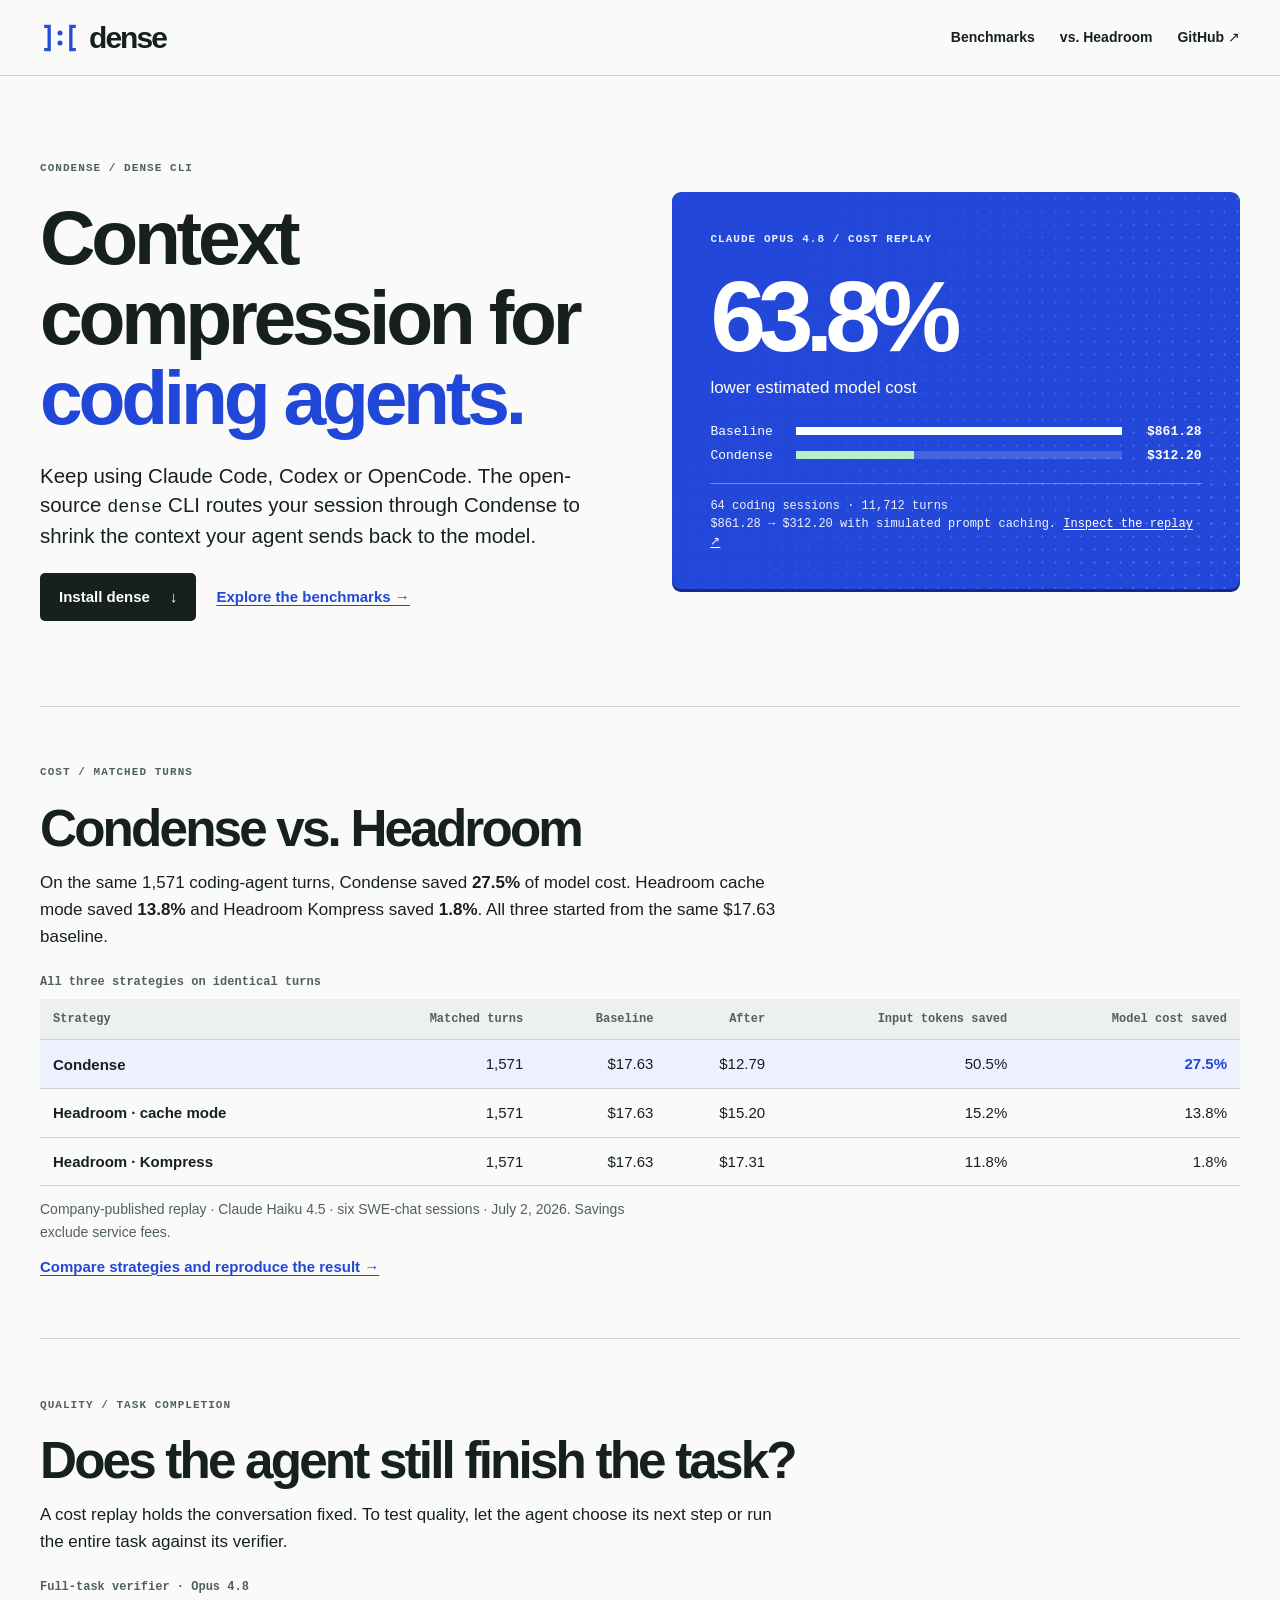
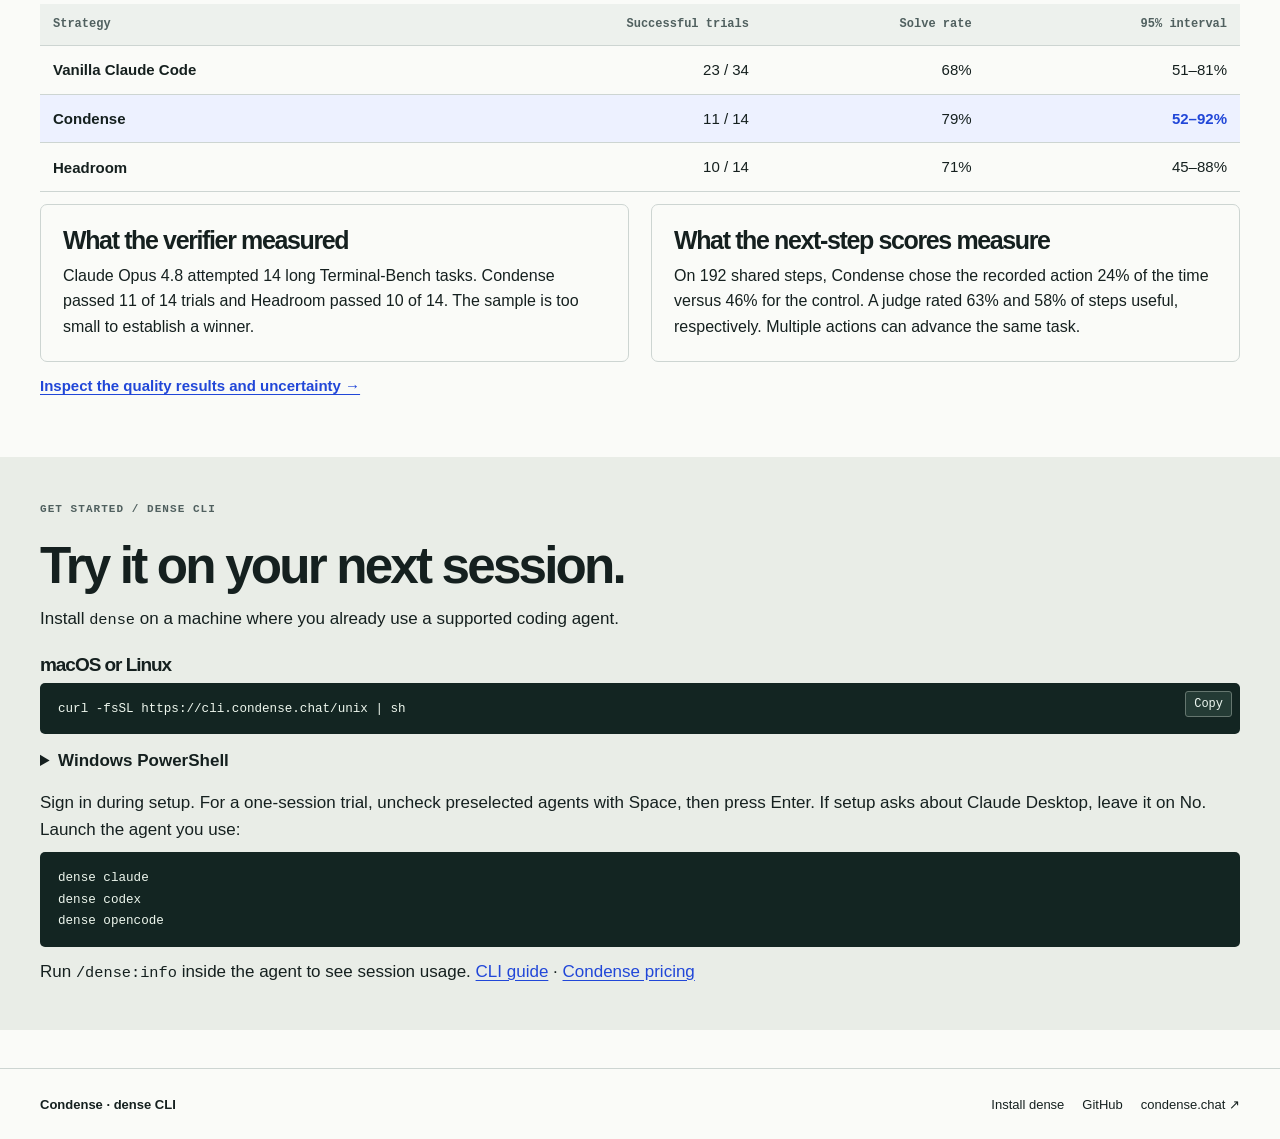
==== docs/index.html @ 9694a5ec "docs: publish coding-agent cost and quality benchmarks" ====
<!doctype html><html lang="en"><head>
<meta charset="utf-8"><meta name="viewport" content="width=device-width, initial-scale=1">
<title>Condense dense CLI | Context compression for coding agents</title><meta name="description" content="Install dense for Claude Code, Codex or OpenCode and explore published benchmarks for model cost, input tokens and verified task completion.">
<link rel="canonical" href="https://condense-chat.github.io/dense/"><meta property="og:type" content="website"><meta property="og:site_name" content="Condense">
<meta property="og:title" content="Condense dense CLI | Context compression for coding agents"><meta property="og:description" content="Install dense for Claude Code, Codex or OpenCode and explore published benchmarks for model cost, input tokens and verified task completion."><meta property="og:url" content="https://condense-chat.github.io/dense/"><meta property="og:image" content="https://condense-chat.github.io/dense/assets/social.png"><meta name="twitter:card" content="summary_large_image">
<link rel="icon" href="./assets/mark.svg"><link rel="stylesheet" href="./assets/style.css"><script defer src="./assets/copy.js"></script>
<script type="application/ld+json">{"@context": "https://schema.org", "@graph": [{"@type": "WebPage", "@id": "https://condense-chat.github.io/dense/", "name": "Condense dense CLI | Context compression for coding agents", "description": "Install dense for Claude Code, Codex or OpenCode and explore published benchmarks for model cost, input tokens and verified task completion.", "publisher": {"@type": "Organization", "name": "Condense", "url": "https://condense.chat/"}}, {"@type": "SoftwareSourceCode", "name": "dense", "codeRepository": "https://github.com/condense-chat/dense", "url": "https://condense-chat.github.io/dense/"}]}</script></head><body>
<a class="skip" href="#main">Skip to content</a><header class="top"><div class="wrap nav"><a class="brand" href="./" aria-label="dense home"><img src="./assets/mark.svg" alt="">dense</a><nav class="links" aria-label="Main navigation"><a href="./benchmarks/">Benchmarks</a><a href="./compare/headroom/">vs. Headroom</a><a class="github" href="https://github.com/condense-chat/dense">GitHub ↗</a></nav></div></header>
<main id="main"><div class="wrap"><section class="hero">
<div><p class="eyebrow">Condense / dense CLI</p><h1>Context compression for <em>coding agents.</em></h1>
<p class="lede">Keep using Claude Code, Codex or OpenCode. The open-source <code>dense</code> CLI routes your session through Condense to shrink the context your agent sends back to the model.</p>
<div class="actions"><a class="btn" href="#install">Install dense <span aria-hidden="true">↓</span></a><a class="textlink" href="./benchmarks/">Explore the benchmarks →</a></div></div>
<figure class="herofigure"><div class="file">Claude Opus 4.8 / cost replay</div><strong class="large">63.8%</strong><div class="unit">lower estimated model cost</div><div class="bars" aria-hidden="true"><div class="barrow"><span>Baseline</span><span class="track"><i class="bar"></i></span><b>$861.28</b></div><div class="barrow"><span>Condense</span><span class="track"><i class="bar after"></i></span><b>$312.20</b></div></div><figcaption>64 coding sessions · 11,712 turns<br>$861.28 → $312.20 with simulated prompt caching. <a href="./benchmarks/opus-rewrite/">Inspect the replay ↗</a></figcaption></figure>
</section>
<section class="section" id="benchmarks"><p class="eyebrow">Cost / matched turns</p><h2>Condense vs. Headroom</h2>
<p>On the same 1,571 coding-agent turns, Condense saved <strong>27.5%</strong> of model cost. Headroom cache mode saved <strong>13.8%</strong> and Headroom Kompress saved <strong>1.8%</strong>. All three started from the same $17.63 baseline.</p><div class="tablewrap" tabindex="0" role="region" aria-label="All three strategies on identical turns"><table><caption class="data-caption">All three strategies on identical turns</caption><thead><tr><th scope="col">Strategy</th><th scope="col">Matched turns</th><th scope="col">Baseline</th><th scope="col">After</th><th scope="col">Input tokens saved</th><th scope="col">Model cost saved</th></tr></thead><tbody><tr class="focus"><th scope="row">Condense</th><td>1,571</td><td>$17.63</td><td>$12.79</td><td>50.5%</td><td>27.5%</td></tr><tr><th scope="row">Headroom · cache mode</th><td>1,571</td><td>$17.63</td><td>$15.20</td><td>15.2%</td><td>13.8%</td></tr><tr><th scope="row">Headroom · Kompress</th><td>1,571</td><td>$17.63</td><td>$17.31</td><td>11.8%</td><td>1.8%</td></tr></tbody></table></div>
<p class="micro">Company-published replay · Claude Haiku 4.5 · six SWE-chat sessions · July 2, 2026. Savings exclude service fees.</p>
<a class="textlink" href="./compare/headroom/">Compare strategies and reproduce the result →</a></section>
<section class="section" id="quality"><p class="eyebrow">Quality / task completion</p><h2>Does the agent still finish the task?</h2>
<p>A cost replay holds the conversation fixed. To test quality, let the agent choose its next step or run the entire task against its verifier.</p>
<div class="tablewrap" tabindex="0" role="region" aria-label="Full-task verifier · Opus 4.8"><table><caption class="data-caption">Full-task verifier · Opus 4.8</caption><thead><tr><th scope="col">Strategy</th><th scope="col">Successful trials</th><th scope="col">Solve rate</th><th scope="col">95% interval</th></tr></thead><tbody><tr><th scope="row">Vanilla Claude Code</th><td>23 / 34</td><td>68%</td><td>51–81%</td></tr><tr class="focus"><th scope="row">Condense</th><td>11 / 14</td><td>79%</td><td>52–92%</td></tr><tr><th scope="row">Headroom</th><td>10 / 14</td><td>71%</td><td>45–88%</td></tr></tbody></table></div>
<div class="tagrow"><div class="panel"><h3>What the verifier measured</h3><p>Claude Opus 4.8 attempted 14 long Terminal-Bench tasks. Condense passed 11 of 14 trials and Headroom passed 10 of 14. The sample is too small to establish a winner.</p></div><div class="panel"><h3>What the next-step scores measure</h3><p>On 192 shared steps, Condense chose the recorded action 24% of the time versus 46% for the control. A judge rated 63% and 58% of steps useful, respectively. Multiple actions can advance the same task.</p></div></div><a class="textlink" href="./benchmarks/quality/">Inspect the quality results and uncertainty →</a></section></div>
<section id="install" class="install"><div class="wrap"><p class="eyebrow">Get started / dense CLI</p><h2>Try it on your next session.</h2>
<p>Install <code>dense</code> on a machine where you already use a supported coding agent.</p>
<h3>macOS or Linux</h3><div class="cmd"><pre><code>curl -fsSL https://cli.condense.chat/unix | sh</code></pre></div>
<details><summary>Windows PowerShell</summary><div class="cmd"><pre><code>irm https://cli.condense.chat/nt | iex</code></pre></div></details>
<p class="launch">Sign in during setup. For a one-session trial, uncheck preselected agents with Space, then press Enter. If setup asks about Claude Desktop, leave it on No. Launch the agent you use:</p>
<pre><code>dense claude
dense codex
dense opencode</code></pre><p>Run <code>/dense:info</code> inside the agent to see session usage. <a href="https://condense.chat/docs/cli/">CLI guide</a> · <a href="https://condense.chat/pricing/">Condense pricing</a></p></div></section>
</main><footer class="footer"><div class="wrap foot"><strong>Condense · dense CLI</strong><nav aria-label="Footer"><a href="./#install">Install dense</a><a href="https://github.com/condense-chat/dense">GitHub</a><a href="https://condense.chat/">condense.chat ↗</a></nav></div></footer></body></html>
---- docs/assets/style.css ----
:root{--ink:#15201f;--muted:#50605f;--line:#cdd5d2;--paper:#fafbf8;--blue:#2147d8;--mono:ui-monospace,SFMono-Regular,Consolas,monospace;--sans:Inter,"Helvetica Neue",Arial,sans-serif}*{box-sizing:border-box}html{scroll-padding-top:18px}body{margin:0;background:var(--paper);font:17px/1.58 var(--sans);color:var(--ink)}a{color:var(--blue);text-underline-offset:.2em}a:focus-visible,button:focus-visible,summary:focus-visible{outline:3px solid #e48216;outline-offset:4px}h1,h2,h3,p,figure{margin:0}h1,h2,h3{line-height:1.04;letter-spacing:-.055em}h1{font-size:clamp(48px,6vw,91px);font-weight:650}h2{font-size:clamp(31px,4vw,54px);font-weight:600}h3{font-size:25px}p+p{margin-top:14px}.wrap{width:min(1200px,calc(100% - 80px));margin:auto}.top{border-bottom:1px solid var(--line)}.nav,.brand,.actions,.links,.foot{display:flex;align-items:center}.nav{justify-content:space-between;min-height:75px;gap:22px}.brand{gap:9px;color:var(--ink);font-size:30px;line-height:1;font-weight:700;letter-spacing:-.065em;text-decoration:none}.brand img{width:40px;height:34px}.links{gap:25px;font-size:14px;font-weight:560}.links a,.foot a{color:var(--ink);text-decoration:none}.links a:hover,.foot a:hover{text-decoration:underline}.links [aria-current=page]{color:var(--blue)}.skip{position:absolute;left:-10000px}.skip:focus{left:10px;top:6px;background:white;padding:8px;z-index:10}.hero{display:grid;grid-template-columns:1fr 1fr;align-items:center;gap:clamp(30px,5vw,82px);padding:clamp(45px,6.6vw,90px) 0}.eyebrow,.meta,.file,.kicker,.readout dt{font:600 11px/1.5 var(--mono);letter-spacing:.095em;text-transform:uppercase}.eyebrow{margin-bottom:21px;color:var(--muted)}.hero h1 em{color:var(--blue);font-style:normal}.hero .lede,.lede{font-size:clamp(18px,1.6vw,23px);line-height:1.43;max-width:47em}.hero .lede{margin:23px 0;max-width:34em}.actions{gap:20px;flex-wrap:wrap}.btn{display:inline-flex;align-items:center;justify-content:center;gap:20px;background:var(--ink);color:white;text-decoration:none;padding:12px 19px;border-radius:5px;font-weight:600;font-size:15px}.btn:hover{background:var(--blue)}.textlink{font-size:15px;font-weight:600}.herofigure{position:relative;isolation:isolate;overflow:hidden;background:#2348d9;color:white;border-radius:9px;padding:clamp(23px,3vw,42px);box-shadow:0 3px 0 #132b87}.herofigure:after{content:"";position:absolute;z-index:-1;inset:0;background-image:radial-gradient(#ffffff35 1px,transparent 1.3px);background-size:13px 13px;mask-image:linear-gradient(120deg,transparent 20%,#000 95%)}.herofigure .file{font-size:11px;color:#edf1ff}.herofigure .large{display:block;font-size:clamp(64px,7.8vw,118px);font-weight:550;line-height:1.15;letter-spacing:-.08em;margin-top:13px}.herofigure .unit{font-size:17px;font-weight:500}.bars{margin-top:22px}.barrow{display:grid;grid-template-columns:76px 1fr 70px;gap:10px;align-items:center;margin:9px 0;font:13px var(--mono)}.barrow b{text-align:right}.track{background:#ffffff27;height:8px}.bar{display:block;height:100%;background:#fff}.bar.after{width:36.25%;background:#b5f0cb}.herofigure figcaption{border-top:1px solid #ffffff55;font:12px/1.5 var(--mono);padding-top:13px;margin-top:20px}.section{border-top:1px solid var(--line);padding:clamp(35px,4.5vw,65px) 0}.secthead{display:flex;justify-content:space-between;align-items:baseline;gap:20px;margin-bottom:22px}.section p,.story p{max-width:78ch}.section h2+p,.story h2+p,.story h3+p{margin-top:15px}.section .textlink,.story .textlink{display:inline-block;margin-top:12px}.micro,figcaption,.fine{font-size:14px;color:var(--muted)}.herofigure figcaption{color:#eef3ff}.tablewrap{max-width:100%;overflow-x:auto;margin:22px 0 12px}table{border-collapse:collapse;width:100%;font-size:15px;font-variant-numeric:tabular-nums}th,td{text-align:right;border-bottom:1px solid var(--line);padding:12px 13px}th{font:600 12px/1.4 var(--mono);color:var(--muted);background:#edf1ed}td:first-child,th:first-child{text-align:left}tbody th{font:600 15px var(--sans);color:var(--ink);background:transparent}.focus{background:#edf1ff}.focus td:last-child{color:var(--blue);font-weight:650}.tagrow{display:grid;grid-template-columns:1fr 1fr;gap:22px}.panel{padding:22px;border:1px solid var(--line);border-radius:7px}.panel h3{margin-bottom:10px}.panel p{font-size:16px}.readout{margin:0 0 24px;display:grid;grid-template-columns:repeat(3,1fr);gap:10px;border-bottom:1px solid var(--line);padding:20px 0}.readout dd{margin:4px 0 0;font-size:30px;letter-spacing:-.05em}.readout dt{color:var(--muted)}.rows{list-style:none;padding:0;margin:20px 0 0}.rows li{border-top:1px solid var(--line);padding:18px 0;display:grid;grid-template-columns:minmax(200px,1fr) 2fr;gap:18px}.rows a{font-weight:600}.rows p{font-size:16px}.rows small{color:var(--muted);font-size:14px}.pagehead{padding:48px 0 34px}.pagehead h1{font-size:clamp(40px,5.3vw,76px);max-width:19ch}.pagehead .lede{margin:20px 0 5px}.crumb{font:12px var(--mono);margin-bottom:24px}.story{max-width:920px}.story h2{font-size:clamp(29px,3.5vw,44px);margin-top:42px}.story h3{margin-top:28px}.story p,.story ul{margin-top:14px}.plot{margin:20px 0 12px}.plot img{width:100%;max-width:780px;display:block}.plot figcaption{margin-top:8px}.install{background:#e9ede7}.install .wrap{padding-block:44px}.install h2{margin-bottom:14px}code,pre{font-family:var(--mono)}code{font-size:.9em}pre{padding:15px 18px;background:#132522;color:#eef7ee;border-radius:5px;overflow-x:auto;line-height:1.55;font-size:14px;margin:8px 0 12px}.cmd{position:relative}.cmd pre{padding-right:75px}.copy{position:absolute;top:8px;right:8px;color:#ecf6f0;border:1px solid #65766f;border-radius:3px;background:#243b35;cursor:pointer;padding:5px 8px;font:12px var(--mono)}details{margin-top:14px}summary{cursor:pointer;font-weight:600}.install .launch{margin-top:15px}.foot{justify-content:space-between;gap:15px;flex-wrap:wrap;padding:26px 0;font-size:13px}.foot nav{display:flex;gap:18px}.footer{margin-top:38px;border-top:1px solid var(--line)}.install+.footer{margin-top:0}.fine{margin-block:12px}.body-end{padding-bottom:35px}.kicker{color:var(--blue)}@media(max-width:800px){.wrap{width:calc(100% - 36px)}.hero{gap:25px}.nav{gap:10px}.links{gap:14px}.herofigure{padding:22px}.barrow{grid-template-columns:66px 1fr 57px;font-size:11px}.rows li{grid-template-columns:1fr 1.6fr}}@media(max-width:660px){.nav{min-height:62px}.links{gap:12px;font-size:12px}.links .github{display:none}.brand{font-size:25px}.brand img{width:30px}.hero{grid-template-columns:1fr;padding:36px 0;gap:28px}.hero h1{font-size:clamp(46px,10vw,68px)}.eyebrow{margin-bottom:12px}.hero .lede{margin:16px 0}.herofigure .large{font-size:67px}.tagrow,.rows li{grid-template-columns:1fr}.rows li{gap:5px}.secthead{display:block}.readout dd{font-size:24px}.panel{padding:15px}th,td{padding:9px 8px;font-size:13px}.wrap{width:calc(100% - 30px)}.foot nav{flex-wrap:wrap}.herofigure .bars{margin-top:13px}}
.herofigure figcaption a{color:white}.install h3{margin-top:22px;font-size:19px}.story .crumb a,.pagehead .crumb a{text-decoration:none}.study-group{margin:25px 0 0}.study-group h3{font-size:22px}.story .kicker{margin-top:0}.plot img{background:white;border:1px solid var(--line);border-radius:6px}.data-caption{font:600 12px/1.5 var(--mono);text-align:left;color:var(--muted);padding-bottom:8px}summary:focus-visible{outline-offset:1px}.herofigure .large{font-variant-numeric:tabular-nums}
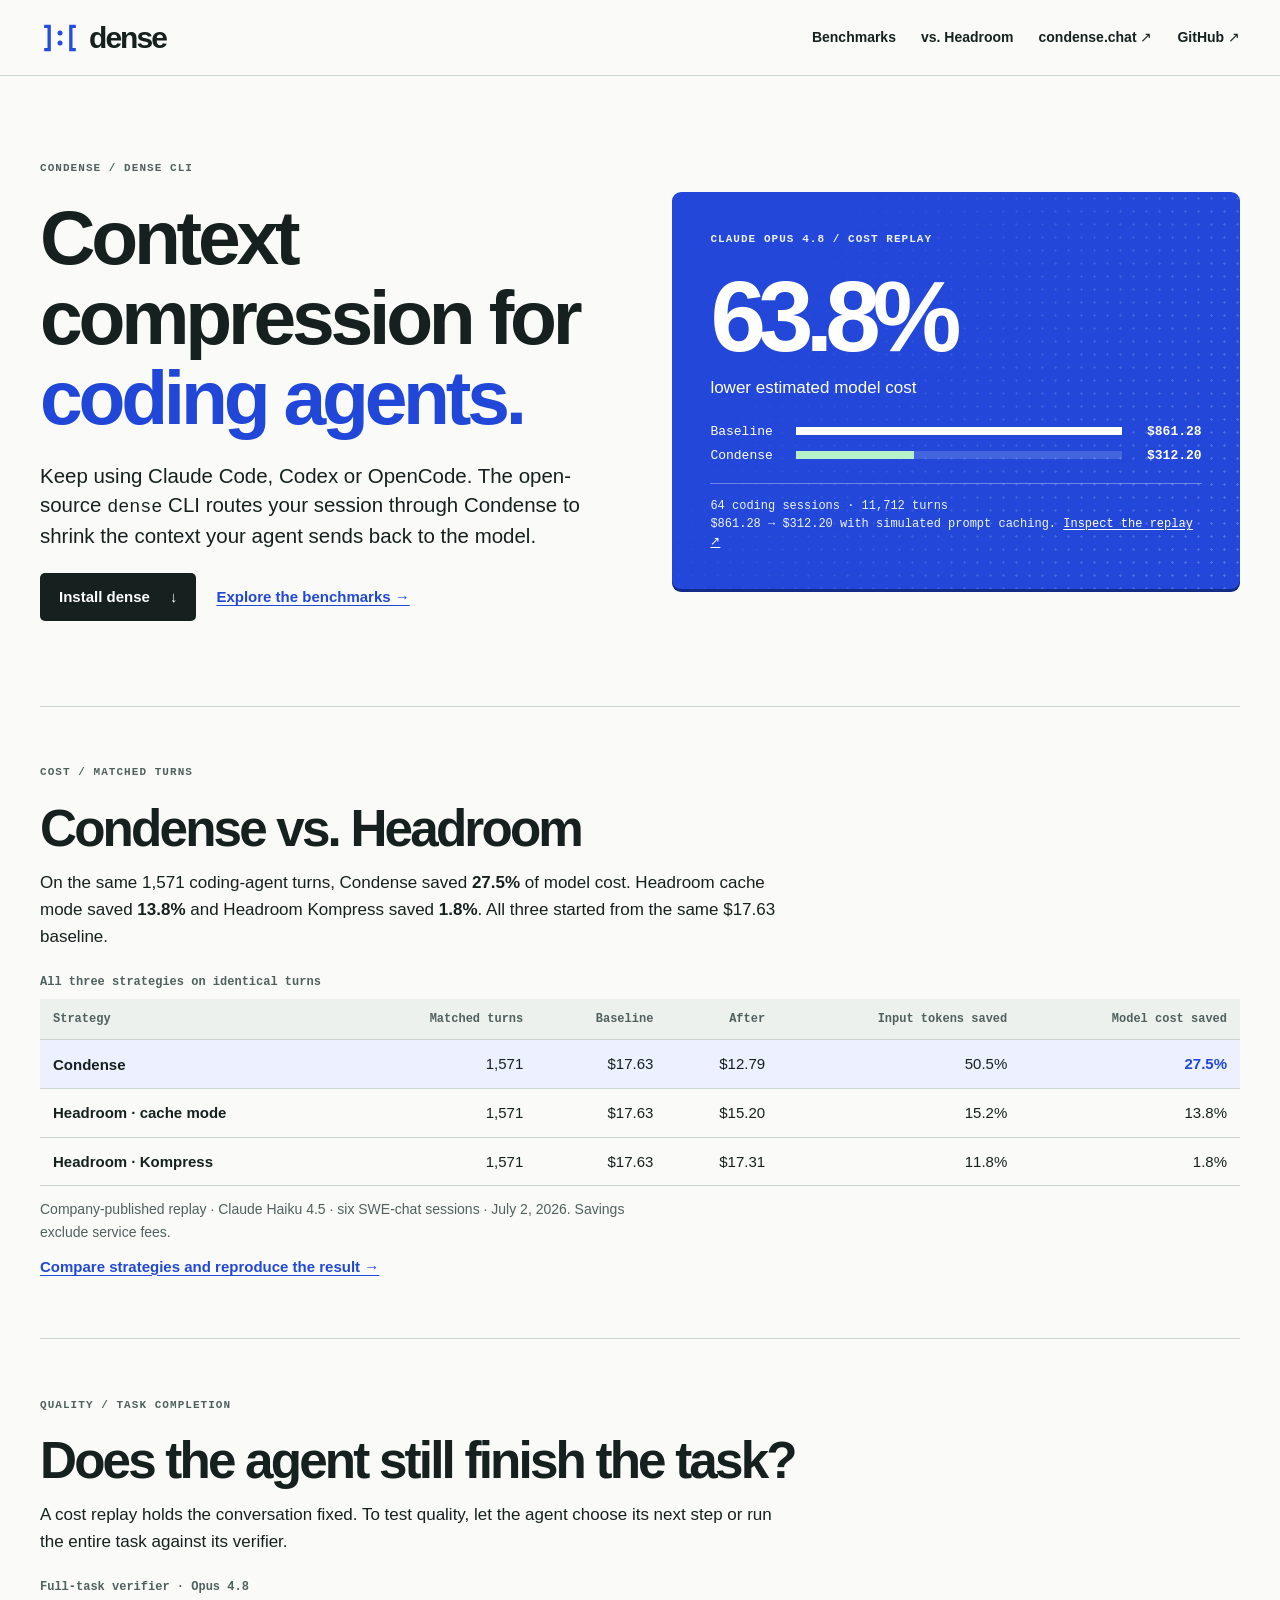
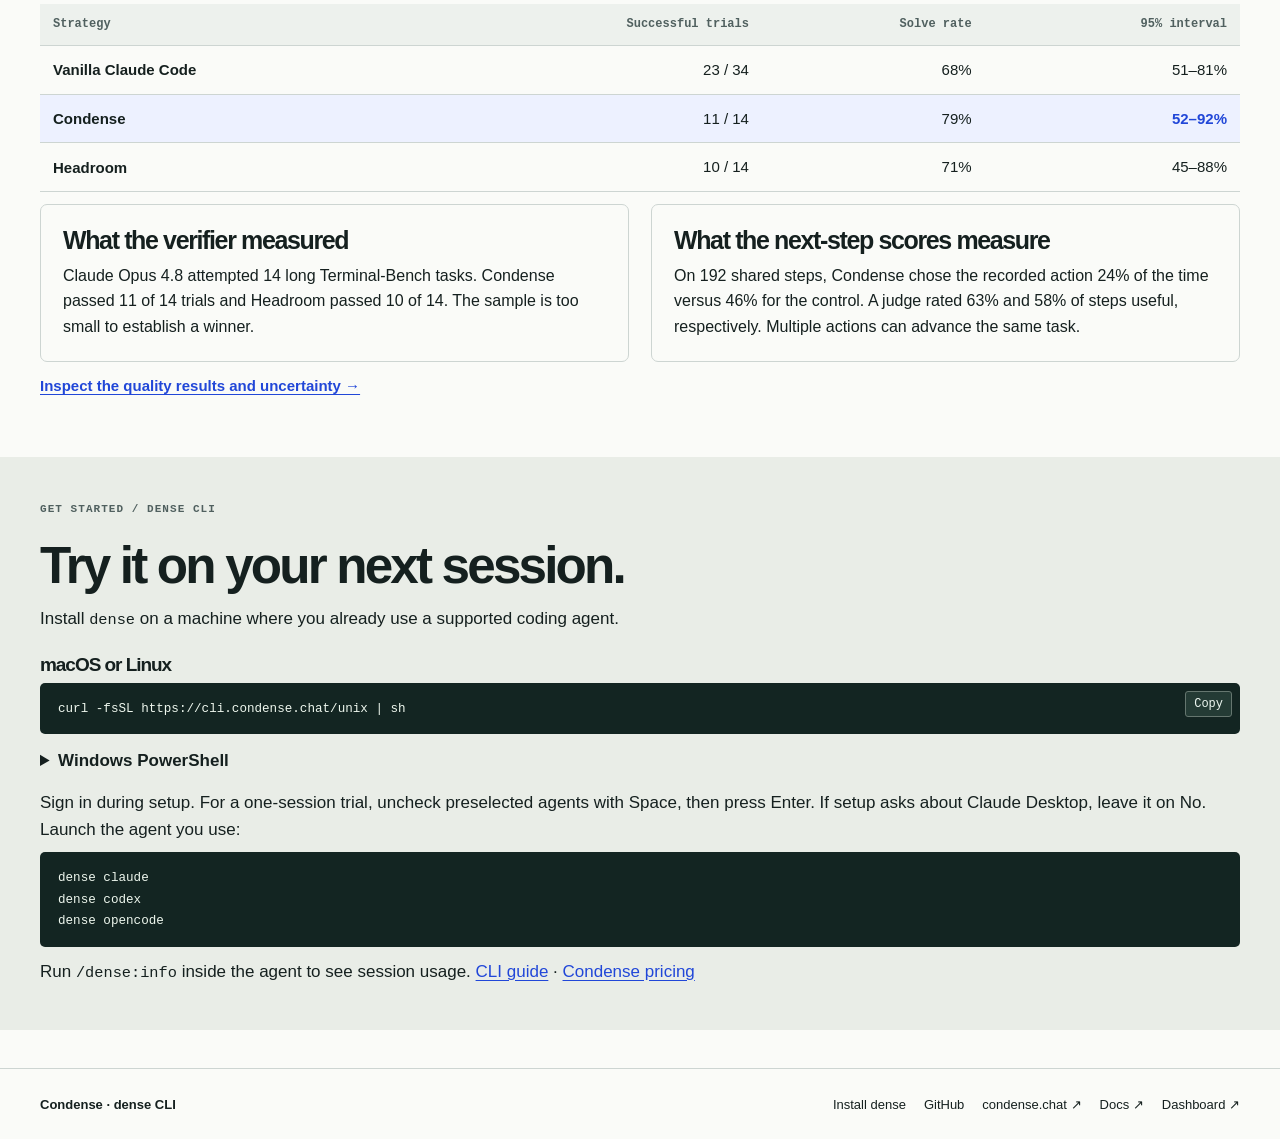
==== commit b34dda7f: "docs: add condense.chat, docs and dashboard links" ====
--- a/docs/index.html
+++ b/docs/index.html
@@ -5,7 +5,7 @@
 <meta property="og:title" content="Condense dense CLI | Context compression for coding agents"><meta property="og:description" content="Install dense for Claude Code, Codex or OpenCode and explore published benchmarks for model cost, input tokens and verified task completion."><meta property="og:url" content="https://condense-chat.github.io/dense/"><meta property="og:image" content="https://condense-chat.github.io/dense/assets/social.png"><meta name="twitter:card" content="summary_large_image">
 <link rel="icon" href="./assets/mark.svg"><link rel="stylesheet" href="./assets/style.css"><script defer src="./assets/copy.js"></script>
 <script type="application/ld+json">{"@context": "https://schema.org", "@graph": [{"@type": "WebPage", "@id": "https://condense-chat.github.io/dense/", "name": "Condense dense CLI | Context compression for coding agents", "description": "Install dense for Claude Code, Codex or OpenCode and explore published benchmarks for model cost, input tokens and verified task completion.", "publisher": {"@type": "Organization", "name": "Condense", "url": "https://condense.chat/"}}, {"@type": "SoftwareSourceCode", "name": "dense", "codeRepository": "https://github.com/condense-chat/dense", "url": "https://condense-chat.github.io/dense/"}]}</script></head><body>
-<a class="skip" href="#main">Skip to content</a><header class="top"><div class="wrap nav"><a class="brand" href="./" aria-label="dense home"><img src="./assets/mark.svg" alt="">dense</a><nav class="links" aria-label="Main navigation"><a href="./benchmarks/">Benchmarks</a><a href="./compare/headroom/">vs. Headroom</a><a class="github" href="https://github.com/condense-chat/dense">GitHub ↗</a></nav></div></header>
+<a class="skip" href="#main">Skip to content</a><header class="top"><div class="wrap nav"><a class="brand" href="./" aria-label="dense home"><img src="./assets/mark.svg" alt="">dense</a><nav class="links" aria-label="Main navigation"><a href="./benchmarks/">Benchmarks</a><a href="./compare/headroom/">vs. Headroom</a><a href="https://condense.chat/">condense.chat ↗</a><a class="github" href="https://github.com/condense-chat/dense">GitHub ↗</a></nav></div></header>
 <main id="main"><div class="wrap"><section class="hero">
 <div><p class="eyebrow">Condense / dense CLI</p><h1>Context compression for <em>coding agents.</em></h1>
 <p class="lede">Keep using Claude Code, Codex or OpenCode. The open-source <code>dense</code> CLI routes your session through Condense to shrink the context your agent sends back to the model.</p>
@@ -28,4 +28,4 @@
 <pre><code>dense claude
 dense codex
 dense opencode</code></pre><p>Run <code>/dense:info</code> inside the agent to see session usage. <a href="https://condense.chat/docs/cli/">CLI guide</a> · <a href="https://condense.chat/pricing/">Condense pricing</a></p></div></section>
-</main><footer class="footer"><div class="wrap foot"><strong>Condense · dense CLI</strong><nav aria-label="Footer"><a href="./#install">Install dense</a><a href="https://github.com/condense-chat/dense">GitHub</a><a href="https://condense.chat/">condense.chat ↗</a></nav></div></footer></body></html>
+</main><footer class="footer"><div class="wrap foot"><strong>Condense · dense CLI</strong><nav aria-label="Footer"><a href="./#install">Install dense</a><a href="https://github.com/condense-chat/dense">GitHub</a><a href="https://condense.chat/">condense.chat ↗</a><a href="https://condense.chat/docs/">Docs ↗</a><a href="https://helm.condense.chat/">Dashboard ↗</a></nav></div></footer></body></html>
